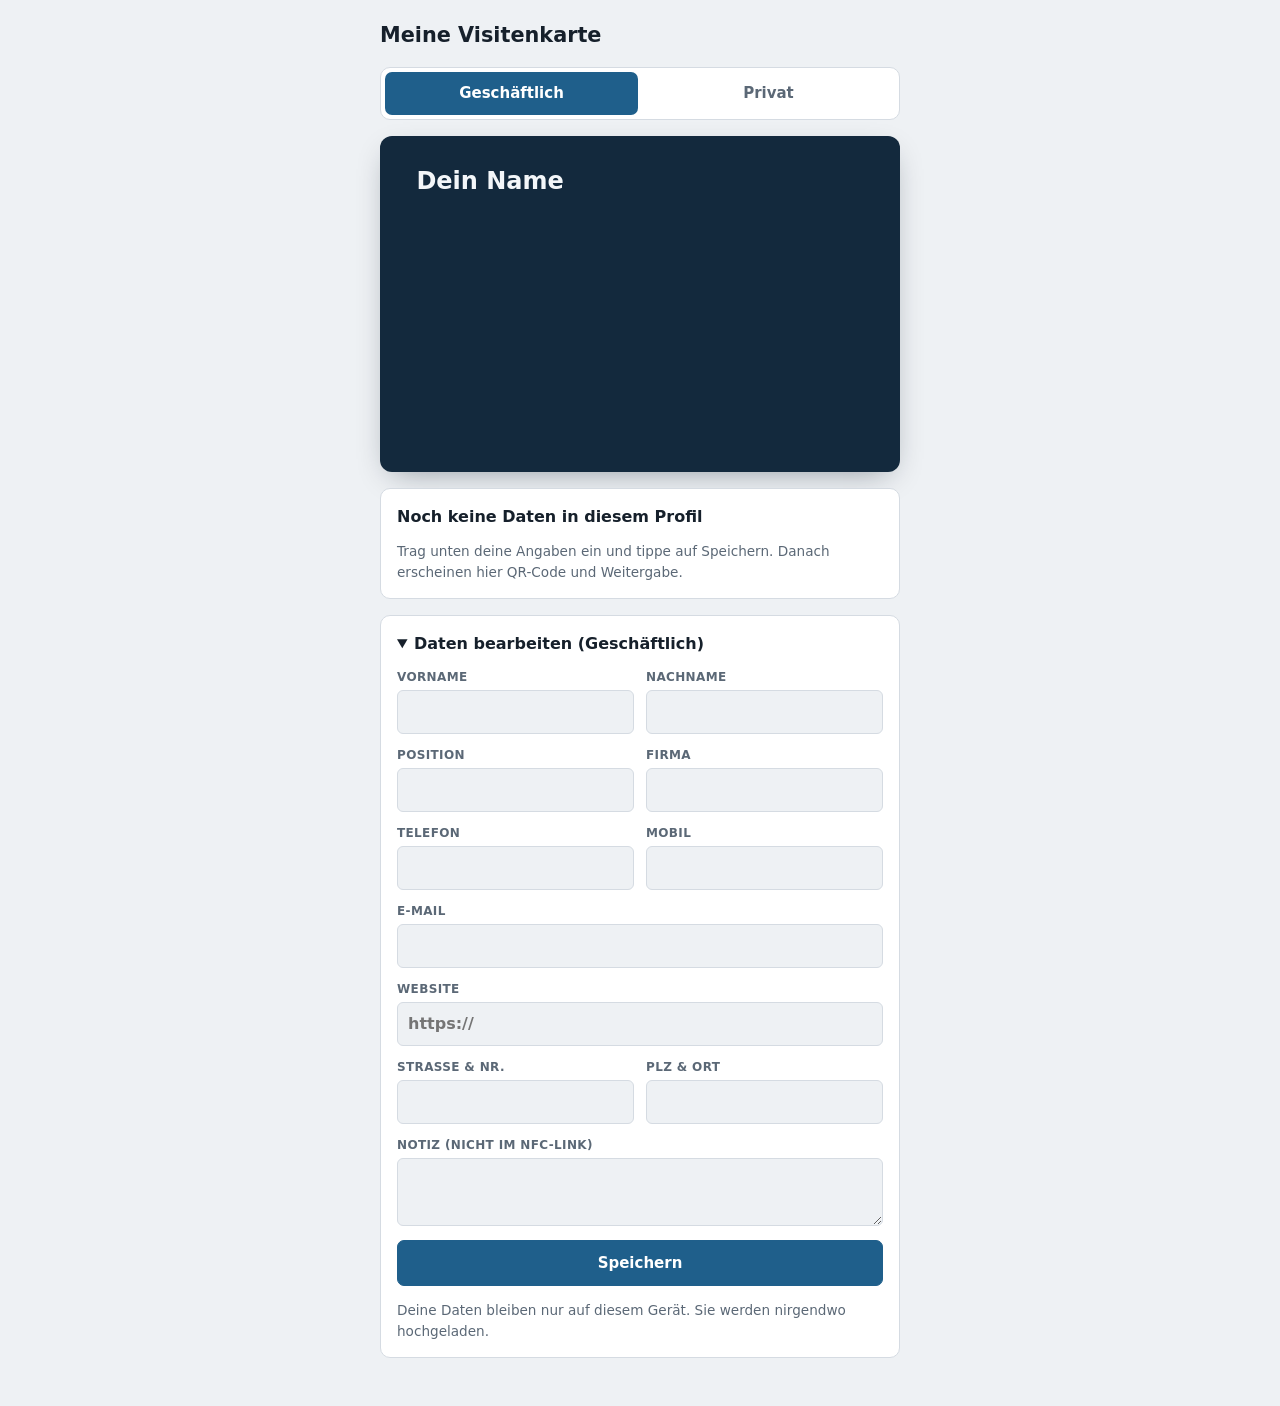
==== index.html @ 78752e33 "Visitenkarten-App mit Kontaktseite für NFC-Karte Co-Authored-By: Claude Fable 5.2 <noreply@anthropic" ====
<!doctype html>
<html lang="de">
<head>
<meta charset="utf-8">
<meta name="viewport" content="width=device-width,initial-scale=1,viewport-fit=cover">
<meta name="robots" content="noindex,nofollow,noarchive">
<title>Visitenkarte</title>
<meta name="apple-mobile-web-app-capable" content="yes">
<meta name="mobile-web-app-capable" content="yes">
<meta name="apple-mobile-web-app-title" content="Visitenkarte">
<meta name="apple-mobile-web-app-status-bar-style" content="default">
<meta name="theme-color" content="#eef1f4" media="(prefers-color-scheme: light)">
<meta name="theme-color" content="#0f151b" media="(prefers-color-scheme: dark)">
<link rel="manifest" href="manifest.webmanifest">
<link rel="apple-touch-icon" href="icon-180.png">
<link rel="icon" href="icon-180.png">
<link rel="stylesheet" href="style.css">
</head>
<body>
<div class="wrap">
  <div class="row" style="justify-content:space-between"><h1>Meine Visitenkarte</h1><span class="status" id="status" role="status"></span></div>

  <div class="seg" role="group" aria-label="Profil wählen">
    <button type="button" id="tabBusiness" aria-pressed="true">Geschäftlich</button>
    <button type="button" id="tabPrivat" aria-pressed="false">Privat</button>
  </div>

  <div class="card" id="card">
    <div><div class="name" id="cName"></div><div class="role" id="cRole"></div></div>
    <div></div>
    <div class="foot"><div class="contact" id="cContact"></div><div class="company" id="cCompany"></div></div>
  </div>

  <div class="panel" id="empty" hidden>
    <h2>Noch keine Daten in diesem Profil</h2>
    <p class="hint">Trag unten deine Angaben ein und tippe auf Speichern. Danach erscheinen hier QR-Code und Weitergabe.</p>
  </div>

  <div id="filled" hidden style="display:grid;gap:16px">
    <div class="panel qrbox">
      <div id="qr" aria-label="QR-Code mit deinen Kontaktdaten"></div>
      <p class="hint" style="text-align:center">Dein Gegenüber scannt den Code mit der Kamera und speichert den Kontakt. Funktioniert ohne Internet.</p>
      <button type="button" class="primary block" id="showBtn">QR-Code groß zeigen</button>
    </div>

    <div class="panel">
      <h2>Kontakt senden</h2>
      <button type="button" class="primary block" id="shareBtn">Kontaktdatei teilen …</button>
      <p class="hint" id="shareHint">Öffnet das Teilen-Menü des iPhones: WhatsApp, Nachrichten, Mail oder AirDrop. Der Empfänger bekommt eine Kontaktdatei und speichert dich mit einem Tipp.</p>
      <label>Oder als Text an eine Nummer<input id="to" type="tel" inputmode="tel" placeholder="z. B. 0170 1234567"></label>
      <div class="row">
        <a class="btn wa grow" id="waLink" target="_blank" rel="noopener" href="https://wa.me/">WhatsApp</a>
        <a class="btn grow" id="smsLink" href="sms:">SMS</a>
        <button type="button" class="grow" id="copyText">Text kopieren</button>
      </div>
      <p class="hint">Ohne Nummer wählst du den Kontakt in WhatsApp aus. Deutsche Nummern mit 0 am Anfang werden zu +49.</p>
    </div>

    <div class="panel">
      <details>
        <summary>Link für die NFC-Karte</summary>
        <div style="display:grid;gap:10px">
          <p class="hint">Diesen Link schreibst du mit einer NFC-App auf deine Karte. Wer die Karte antippt, sieht deine Kontaktseite mit dem Knopf „Kontakt speichern“. Die Daten stecken im Link selbst und liegen auf keinem Server.</p>
          <pre id="link"></pre>
          <div class="row" style="justify-content:space-between"><span class="meta" id="linkSize"></span><button type="button" id="copyLink">Link kopieren</button></div>
          <a class="btn" id="openLink" target="_blank" rel="noopener" href="k/">Kontaktseite ansehen</a>
          <p class="hint">Nach jeder Änderung deiner Daten ändert sich der Link. Dann die Karte neu beschreiben.</p>
        </div>
      </details>
    </div>
  </div>

  <form class="panel" id="form" autocomplete="off">
    <details id="editBox">
      <summary id="editTitle">Daten bearbeiten</summary>
      <div style="display:grid;gap:14px">
        <div class="fields">
          <label>Vorname<input id="vorname"></label>
          <label>Nachname<input id="nachname"></label>
          <label>Position<input id="titel"></label>
          <label>Firma<input id="firma"></label>
          <label>Telefon<input id="tel" type="tel"></label>
          <label>Mobil<input id="mobil" type="tel"></label>
          <label class="full">E-Mail<input id="email" type="email" autocapitalize="off"></label>
          <label class="full">Website<input id="web" type="url" autocapitalize="off" placeholder="https://"></label>
          <label>Straße &amp; Nr.<input id="strasse"></label>
          <label>PLZ &amp; Ort<input id="ort"></label>
          <label class="full">Notiz (nicht im NFC-Link)<textarea id="notiz"></textarea></label>
        </div>
        <button type="submit" class="primary" id="save">Speichern</button>
        <p class="hint">Deine Daten bleiben nur auf diesem Gerät. Sie werden nirgendwo hochgeladen.</p>
      </div>
    </details>
  </form>
</div>

<div id="show" hidden role="dialog" aria-label="QR-Code zum Teilen">
  <div class="who" id="showName"></div>
  <div class="big" id="showQr"></div>
  <p>Mit der Handy-Kamera scannen, um den Kontakt zu speichern.</p>
  <button type="button" id="showClose">Schließen</button>
</div>

<script src="qrcode.js"></script>
<script src="vc.js"></script>
<script>
(function(){
  var KEY='visitenkarte-v1';
  var $=function(id){return document.getElementById(id)};
  var data={business:{},privat:{}}, cur='business', dirty=false;

  try{var s=localStorage.getItem(KEY);if(s){var p=JSON.parse(s);data={business:p.business||{},privat:p.privat||{}};cur=p.cur==='privat'?'privat':'business'}}catch(e){}
  function persist(){try{localStorage.setItem(KEY,JSON.stringify({business:data.business,privat:data.privat,cur:cur}));return true}catch(e){return false}}
  function readForm(){var d={};VC.IDS.forEach(function(k){d[k]=$(k).value.trim()});return d}
  function fillForm(d){VC.IDS.forEach(function(k){$(k).value=(d&&d[k])||''})}
  function setStatus(t,ok){$('status').textContent=t;$('status').className='status'+(ok?' ok':'')}
  function current(){return dirty?readForm():(data[cur]||{})}

  function links(){
    var t=VC.message(current()), n=VC.intl($('to').value);
    $('waLink').href='https://wa.me/'+n+'?text='+encodeURIComponent(t);
    $('smsLink').href='sms:'+(n?'+'+n:'')+'&body='+encodeURIComponent(t);
  }
  function render(){
    var d=current();
    $('tabBusiness').setAttribute('aria-pressed',cur==='business');
    $('tabPrivat').setAttribute('aria-pressed',cur==='privat');
    $('editTitle').textContent='Daten bearbeiten ('+(cur==='privat'?'Privat':'Geschäftlich')+')';
    $('card').className='card'+(cur==='privat'?' privat':'');
    $('cName').textContent=VC.fullName(d)||'Dein Name';
    $('cRole').textContent=d.titel||'';
    $('cCompany').textContent=d.firma||'';
    var c=$('cContact');c.textContent='';
    [['T',d.tel],['M',d.mobil],['@',d.email],['W',(d.web||'').replace(/^https?:\/\//,'')],['A',[d.strasse,d.ort].filter(Boolean).join(', ')]]
      .forEach(function(x){if(!x[1])return;var sp=document.createElement('span'),b=document.createElement('b');b.textContent=x[0];sp.append(b,x[1]);c.append(sp)});
    var ok=VC.has(d);
    $('empty').hidden=ok;$('filled').hidden=!ok;
    if(!ok){$('editBox').open=true;return}
    try{$('qr').innerHTML=VC.qrSvg(VC.vcard(d,cur))}catch(e){$('qr').textContent='Zu viele Daten für einen QR-Code.'}
    var url=new URL('k/',location.href);url.hash=VC.encode(d,cur);
    $('link').textContent=url.href;$('openLink').href=url.href;
    $('linkSize').textContent=new TextEncoder().encode(url.href).length+' Bytes';
    links();
  }
  function switchTo(k){if(dirty)data[cur]=readForm();cur=k;dirty=false;persist();fillForm(data[cur]);setStatus('');render()}

  $('tabBusiness').addEventListener('click',function(){switchTo('business')});
  $('tabPrivat').addEventListener('click',function(){switchTo('privat')});
  $('form').addEventListener('input',function(){dirty=true;render();setStatus('Nicht gespeichert')});
  $('to').addEventListener('input',links);
  $('form').addEventListener('submit',function(e){e.preventDefault();
    data[cur]=readForm();dirty=false;render();
    if(persist()){setStatus('Gespeichert',true);$('editBox').open=false}
    else setStatus('Speichern nicht möglich (privater Modus?)')});

  function copyBtn(btn,getText,label){btn.addEventListener('click',function(){
    var done=function(){btn.textContent='Kopiert';setTimeout(function(){btn.textContent=label},1800)};
    var fail=function(){btn.textContent='Kopieren nicht möglich'};
    try{navigator.clipboard.writeText(getText()).then(done,fail)}catch(e){fail()}})}
  copyBtn($('copyText'),function(){return VC.message(current())},'Text kopieren');
  copyBtn($('copyLink'),function(){return $('link').textContent},'Link kopieren');

  $('shareBtn').addEventListener('click',function(){
    var d=current(), v=VC.vcard(d,cur), name=VC.fileName(d);
    var file;try{file=new File([v],name,{type:'text/vcard'})}catch(e){}
    if(file&&navigator.canShare&&navigator.canShare({files:[file]})){
      navigator.share({files:[file]}).catch(function(){});return}
    // Ersatz: Datei herunterladen
    var a=document.createElement('a');a.href=URL.createObjectURL(new Blob([v],{type:'text/vcard'}));a.download=name;
    document.body.append(a);a.click();a.remove();
    $('shareHint').textContent='Dieses Gerät kann Dateien nicht direkt teilen. Die Kontaktdatei wurde stattdessen heruntergeladen.';
  });

  var lock=null;
  $('showBtn').addEventListener('click',function(){$('showQr').innerHTML=$('qr').innerHTML;$('showName').textContent=$('cName').textContent;$('show').hidden=false;
    try{navigator.wakeLock&&navigator.wakeLock.request('screen').then(function(l){lock=l}).catch(function(){})}catch(e){}});
  $('showClose').addEventListener('click',function(){$('show').hidden=true;try{lock&&lock.release()}catch(e){}});

  fillForm(data[cur]);render();
  if('serviceWorker' in navigator){navigator.serviceWorker.register('sw.js').catch(function(){})}
})();
</script>
</body>
</html>
---- style.css ----
:root{
  --bg:#eef1f4; --surface:#ffffff; --line:#d5dbe2; --fg:#16202b; --muted:#5b6876;
  --accent:#1f5f8b; --accent-fg:#ffffff; --card:#13293d; --card2:#3b2f4a; --card-fg:#f3f6f9; --card-muted:#a9bccd; --ok:#2e7d4f; --wa:#1c7c4c;
  --f-display:"Avenir Next","Segoe UI",system-ui,sans-serif; --f-body:system-ui,-apple-system,"Segoe UI",sans-serif; --f-mono:ui-monospace,Menlo,monospace;
}
@media (prefers-color-scheme:dark){:root{
  --bg:#0f151b; --surface:#17202a; --line:#2a3743; --fg:#e6edf3; --muted:#93a3b3;
  --accent:#6fb3e0; --accent-fg:#0b1620; --card:#1d3a55; --card2:#4a3a5e; --card-muted:#b3c4d4; --ok:#6cc98f; --wa:#2f9e66; color-scheme:dark}}
*{box-sizing:border-box}
[hidden]{display:none!important}
html{-webkit-text-size-adjust:100%}
body{margin:0;background:var(--bg);color:var(--fg);font-family:var(--f-body);font-size:15px;line-height:1.5;
  padding:calc(20px + env(safe-area-inset-top,0px)) max(16px,env(safe-area-inset-right,0px)) calc(48px + env(safe-area-inset-bottom,0px)) max(16px,env(safe-area-inset-left,0px))}
.wrap{max-width:520px;margin:0 auto;display:grid;gap:16px}
h1{font-family:var(--f-display);font-size:1.3rem;margin:0}
.seg{display:grid;grid-template-columns:1fr 1fr;background:var(--surface);border:1px solid var(--line);border-radius:10px;padding:4px;gap:4px}
.seg button{border:0;background:transparent;color:var(--muted);padding:10px;border-radius:7px}
.seg button[aria-pressed="true"]{background:var(--accent);color:var(--accent-fg)}
.panel{background:var(--surface);border:1px solid var(--line);border-radius:10px;padding:16px;display:grid;gap:12px;min-width:0}
.panel h2{font-family:var(--f-display);font-size:1rem;margin:0}
.fields{display:grid;grid-template-columns:1fr 1fr;gap:12px}
@media (max-width:420px){.fields{grid-template-columns:1fr}}
.full{grid-column:1/-1}
label{display:grid;gap:4px;font-size:.75rem;font-weight:600;color:var(--muted);letter-spacing:.03em;text-transform:uppercase;min-width:0}
input,textarea{font:inherit;font-size:16px;text-transform:none;letter-spacing:0;color:var(--fg);background:var(--bg);border:1px solid var(--line);border-radius:6px;padding:9px 10px;min-width:0;width:100%}
textarea{resize:vertical;min-height:60px}
:focus-visible{outline:2px solid var(--accent);outline-offset:2px}
.row{display:flex;flex-wrap:wrap;gap:10px;align-items:center}
button,a.btn{font:inherit;font-weight:600;font-size:15px;border-radius:7px;padding:11px 14px;cursor:pointer;border:1px solid var(--line);background:var(--surface);color:var(--fg);text-decoration:none;text-align:center}
button.primary,a.btn.primary{background:var(--accent);border-color:var(--accent);color:var(--accent-fg)}
a.wa{background:var(--wa);border-color:var(--wa);color:#fff}
.grow{flex:1 1 140px}
.block{width:100%;display:block}
.status{font-size:.85rem;color:var(--muted)}
.status.ok{color:var(--ok)}
.hint{font-size:.85rem;color:var(--muted);margin:0}
.card{aspect-ratio:85/55;max-width:100%;background:var(--card);color:var(--card-fg);border-radius:12px;padding:6% 7%;
  display:grid;grid-template-rows:auto 1fr auto;box-shadow:0 10px 30px -12px rgba(10,25,40,.45);overflow:hidden;min-width:0}
.card.privat{background:var(--card2)}
.card .name{font-family:var(--f-display);font-weight:600;font-size:clamp(1.1rem,5vw,1.5rem);line-height:1.2;overflow-wrap:anywhere}
.card .role{color:var(--card-muted);font-size:.9rem;margin-top:2px;overflow-wrap:anywhere}
.card .foot{display:grid;grid-template-columns:minmax(0,1fr) auto;gap:12px;align-items:end}
.card .contact{display:grid;gap:2px;font-size:.8rem;min-width:0}
.card .contact span{overflow-wrap:anywhere}
.card .contact b{display:inline-block;width:1.6em;color:var(--card-muted);font-weight:500;font-family:var(--f-mono);font-size:.72rem}
.card .company{font-family:var(--f-display);font-size:.75rem;letter-spacing:.12em;text-transform:uppercase;color:var(--card-muted);text-align:right;overflow-wrap:anywhere;max-width:9em}
.qrbox{justify-items:center}
#qr{background:#fff;padding:12px;border-radius:10px;width:min(100%,260px);aspect-ratio:1}
#qr svg,.big svg{width:100%;height:100%;display:block}
.meta{font-family:var(--f-mono);font-size:.72rem;color:var(--muted)}
pre{font-family:var(--f-mono);font-size:.75rem;background:var(--bg);border:1px solid var(--line);border-radius:6px;padding:10px;margin:0;overflow-x:auto;white-space:pre-wrap;overflow-wrap:anywhere;max-height:200px}
details summary{cursor:pointer;font-family:var(--f-display);font-weight:600;font-size:1rem}
details[open] summary{margin-bottom:12px}
#show{position:fixed;inset:0;z-index:50;background:#fff;color:#16202b;display:grid;place-items:center;align-content:center;gap:18px;text-align:center;
  padding:calc(24px + env(safe-area-inset-top,0px)) 16px calc(24px + env(safe-area-inset-bottom,0px))}
#show .big{width:min(82vw,62vh,420px);aspect-ratio:1}
#show .who{font-family:var(--f-display);font-size:1.4rem;font-weight:600}
#show p{margin:0;color:#5b6876}
#show button{background:#16202b;color:#fff;border-color:#16202b}
.list{display:grid;gap:0;margin:0;padding:0;list-style:none}
.list li{display:grid;grid-template-columns:5.5em minmax(0,1fr);gap:10px;padding:10px 0;border-top:1px solid var(--line)}
.list li:first-child{border-top:0}
.list .k{color:var(--muted);font-size:.8rem;text-transform:uppercase;letter-spacing:.03em;padding-top:2px}
.list a{color:var(--accent);overflow-wrap:anywhere}
.list span{overflow-wrap:anywhere}
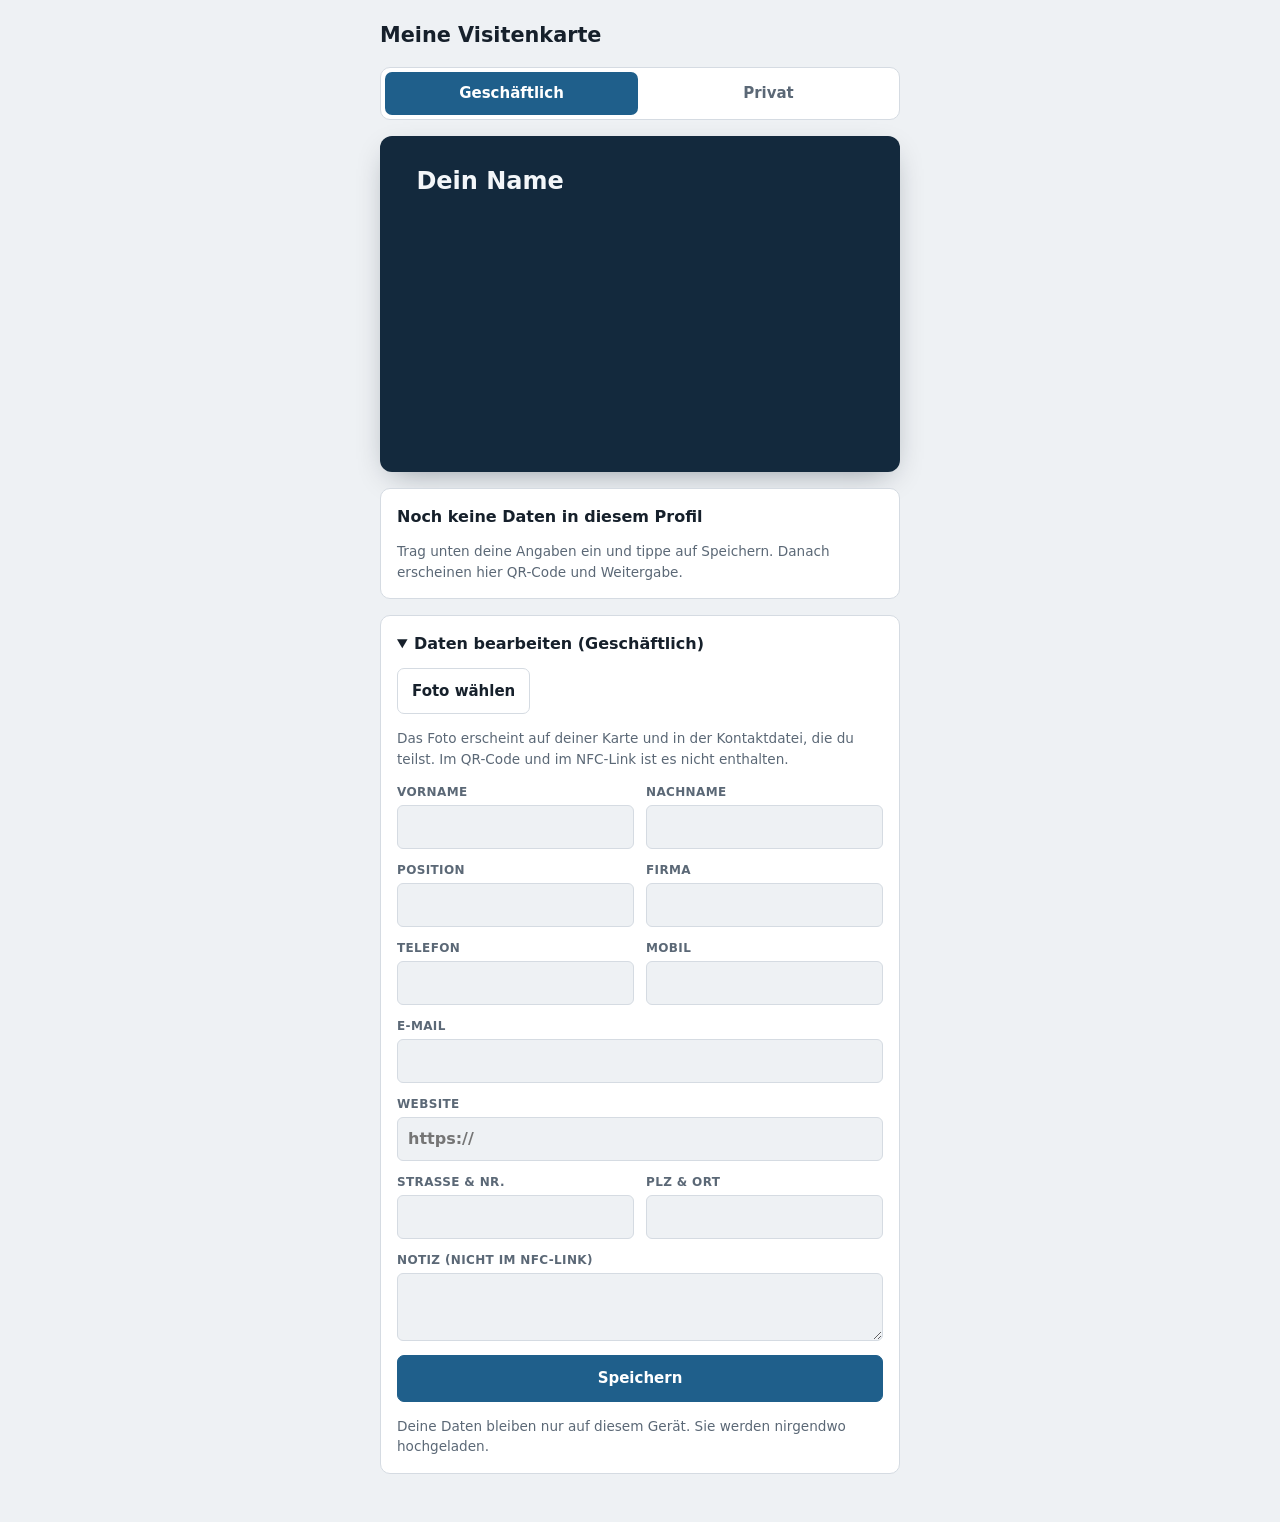
==== commit c24a4de5: "Foto für die Visitenkarte Co-Authored-By: Claude Opus 5.5 <noreply@anthropic.com> Claude-Session: ht" ====
--- a/index.html
+++ b/index.html
@@ -26,7 +26,7 @@
   </div>
 
   <div class="card" id="card">
-    <div><div class="name" id="cName"></div><div class="role" id="cRole"></div></div>
+    <div class="top"><div><div class="name" id="cName"></div><div class="role" id="cRole"></div></div><img class="avatar" id="cFoto" alt="Foto" hidden></div>
     <div></div>
     <div class="foot"><div class="contact" id="cContact"></div><div class="company" id="cCompany"></div></div>
   </div>
@@ -74,6 +74,12 @@
     <details id="editBox">
       <summary id="editTitle">Daten bearbeiten</summary>
       <div style="display:grid;gap:14px">
+        <div class="photoRow">
+          <img id="fotoPrev" alt="" hidden>
+          <label class="filebtn" for="fotoIn"><span id="fotoLabel">Foto wählen</span><input id="fotoIn" type="file" accept="image/*"></label>
+          <button type="button" id="fotoDel" hidden>Foto entfernen</button>
+        </div>
+        <p class="hint">Das Foto erscheint auf deiner Karte und in der Kontaktdatei, die du teilst. Im QR-Code und im NFC-Link ist es nicht enthalten.</p>
         <div class="fields">
           <label>Vorname<input id="vorname"></label>
           <label>Nachname<input id="nachname"></label>
@@ -107,12 +113,12 @@
 (function(){
   var KEY='visitenkarte-v1';
   var $=function(id){return document.getElementById(id)};
-  var data={business:{},privat:{}}, cur='business', dirty=false;
+  var data={business:{},privat:{}}, cur='business', dirty=false, foto='';
 
   try{var s=localStorage.getItem(KEY);if(s){var p=JSON.parse(s);data={business:p.business||{},privat:p.privat||{}};cur=p.cur==='privat'?'privat':'business'}}catch(e){}
   function persist(){try{localStorage.setItem(KEY,JSON.stringify({business:data.business,privat:data.privat,cur:cur}));return true}catch(e){return false}}
-  function readForm(){var d={};VC.IDS.forEach(function(k){d[k]=$(k).value.trim()});return d}
-  function fillForm(d){VC.IDS.forEach(function(k){$(k).value=(d&&d[k])||''})}
+  function readForm(){var d={};VC.IDS.forEach(function(k){d[k]=$(k).value.trim()});if(foto)d.foto=foto;return d}
+  function fillForm(d){VC.IDS.forEach(function(k){$(k).value=(d&&d[k])||''});foto=(d&&d.foto)||'';$('fotoIn').value=''}
   function setStatus(t,ok){$('status').textContent=t;$('status').className='status'+(ok?' ok':'')}
   function current(){return dirty?readForm():(data[cur]||{})}
 
@@ -130,10 +136,13 @@
     $('cName').textContent=VC.fullName(d)||'Dein Name';
     $('cRole').textContent=d.titel||'';
     $('cCompany').textContent=d.firma||'';
+    $('cFoto').hidden=!d.foto;if(d.foto)$('cFoto').src=d.foto;
+    $('fotoPrev').hidden=!d.foto;if(d.foto)$('fotoPrev').src=d.foto;
+    $('fotoDel').hidden=!d.foto;$('fotoLabel').textContent=d.foto?'Foto ändern':'Foto wählen';
     var c=$('cContact');c.textContent='';
     [['T',d.tel],['M',d.mobil],['@',d.email],['W',(d.web||'').replace(/^https?:\/\//,'')],['A',[d.strasse,d.ort].filter(Boolean).join(', ')]]
       .forEach(function(x){if(!x[1])return;var sp=document.createElement('span'),b=document.createElement('b');b.textContent=x[0];sp.append(b,x[1]);c.append(sp)});
-    var ok=VC.has(d);
+    var ok=VC.has(d)||!!d.foto;
     $('empty').hidden=ok;$('filled').hidden=!ok;
     if(!ok){$('editBox').open=true;return}
     try{$('qr').innerHTML=VC.qrSvg(VC.vcard(d,cur))}catch(e){$('qr').textContent='Zu viele Daten für einen QR-Code.'}
@@ -153,6 +162,18 @@
     if(persist()){setStatus('Gespeichert',true);$('editBox').open=false}
     else setStatus('Speichern nicht möglich (privater Modus?)')});
 
+  // Foto: quadratisch zuschneiden und auf 320 px verkleinern, bleibt nur auf dem Gerät
+  $('fotoIn').addEventListener('change',function(){
+    var f=this.files&&this.files[0];if(!f)return;
+    var url=URL.createObjectURL(f), img=new Image();
+    img.onload=function(){
+      var s=Math.min(img.naturalWidth,img.naturalHeight), c=document.createElement('canvas');c.width=c.height=320;
+      c.getContext('2d').drawImage(img,(img.naturalWidth-s)/2,(img.naturalHeight-s)/2,s,s,0,0,320,320);
+      URL.revokeObjectURL(url);foto=c.toDataURL('image/jpeg',0.82);dirty=true;render();setStatus('Nicht gespeichert')};
+    img.onerror=function(){URL.revokeObjectURL(url);setStatus('Dieses Bild kann nicht gelesen werden')};
+    img.src=url});
+  $('fotoDel').addEventListener('click',function(){foto='';$('fotoIn').value='';dirty=true;render();setStatus('Nicht gespeichert')});
+
   function copyBtn(btn,getText,label){btn.addEventListener('click',function(){
     var done=function(){btn.textContent='Kopiert';setTimeout(function(){btn.textContent=label},1800)};
     var fail=function(){btn.textContent='Kopieren nicht möglich'};
@@ -161,7 +182,7 @@
   copyBtn($('copyLink'),function(){return $('link').textContent},'Link kopieren');
 
   $('shareBtn').addEventListener('click',function(){
-    var d=current(), v=VC.vcard(d,cur), name=VC.fileName(d);
+    var d=current(), v=VC.vcard(d,cur,true), name=VC.fileName(d);
     var file;try{file=new File([v],name,{type:'text/vcard'})}catch(e){}
     if(file&&navigator.canShare&&navigator.canShare({files:[file]})){
       navigator.share({files:[file]}).catch(function(){});return}
--- a/style.css
+++ b/style.css
@@ -37,6 +37,12 @@
 .card{aspect-ratio:85/55;max-width:100%;background:var(--card);color:var(--card-fg);border-radius:12px;padding:6% 7%;
   display:grid;grid-template-rows:auto 1fr auto;box-shadow:0 10px 30px -12px rgba(10,25,40,.45);overflow:hidden;min-width:0}
 .card.privat{background:var(--card2)}
+.card .top{display:grid;grid-template-columns:minmax(0,1fr) auto;gap:12px;align-items:start}
+.avatar{width:clamp(52px,17vw,76px);aspect-ratio:1;border-radius:50%;object-fit:cover;border:2px solid var(--card-muted);display:block}
+.photoRow{display:flex;flex-wrap:wrap;gap:10px;align-items:center}
+.photoRow img{width:56px;height:56px;border-radius:50%;object-fit:cover;border:1px solid var(--line)}
+.filebtn{position:relative;overflow:hidden;display:inline-block;font-weight:600;font-size:15px;border-radius:7px;padding:11px 14px;border:1px solid var(--line);background:var(--surface);color:var(--fg);text-transform:none;letter-spacing:0;cursor:pointer}
+.filebtn input{position:absolute;inset:0;opacity:0;cursor:pointer;font-size:0}
 .card .name{font-family:var(--f-display);font-weight:600;font-size:clamp(1.1rem,5vw,1.5rem);line-height:1.2;overflow-wrap:anywhere}
 .card .role{color:var(--card-muted);font-size:.9rem;margin-top:2px;overflow-wrap:anywhere}
 .card .foot{display:grid;grid-template-columns:minmax(0,1fr) auto;gap:12px;align-items:end}
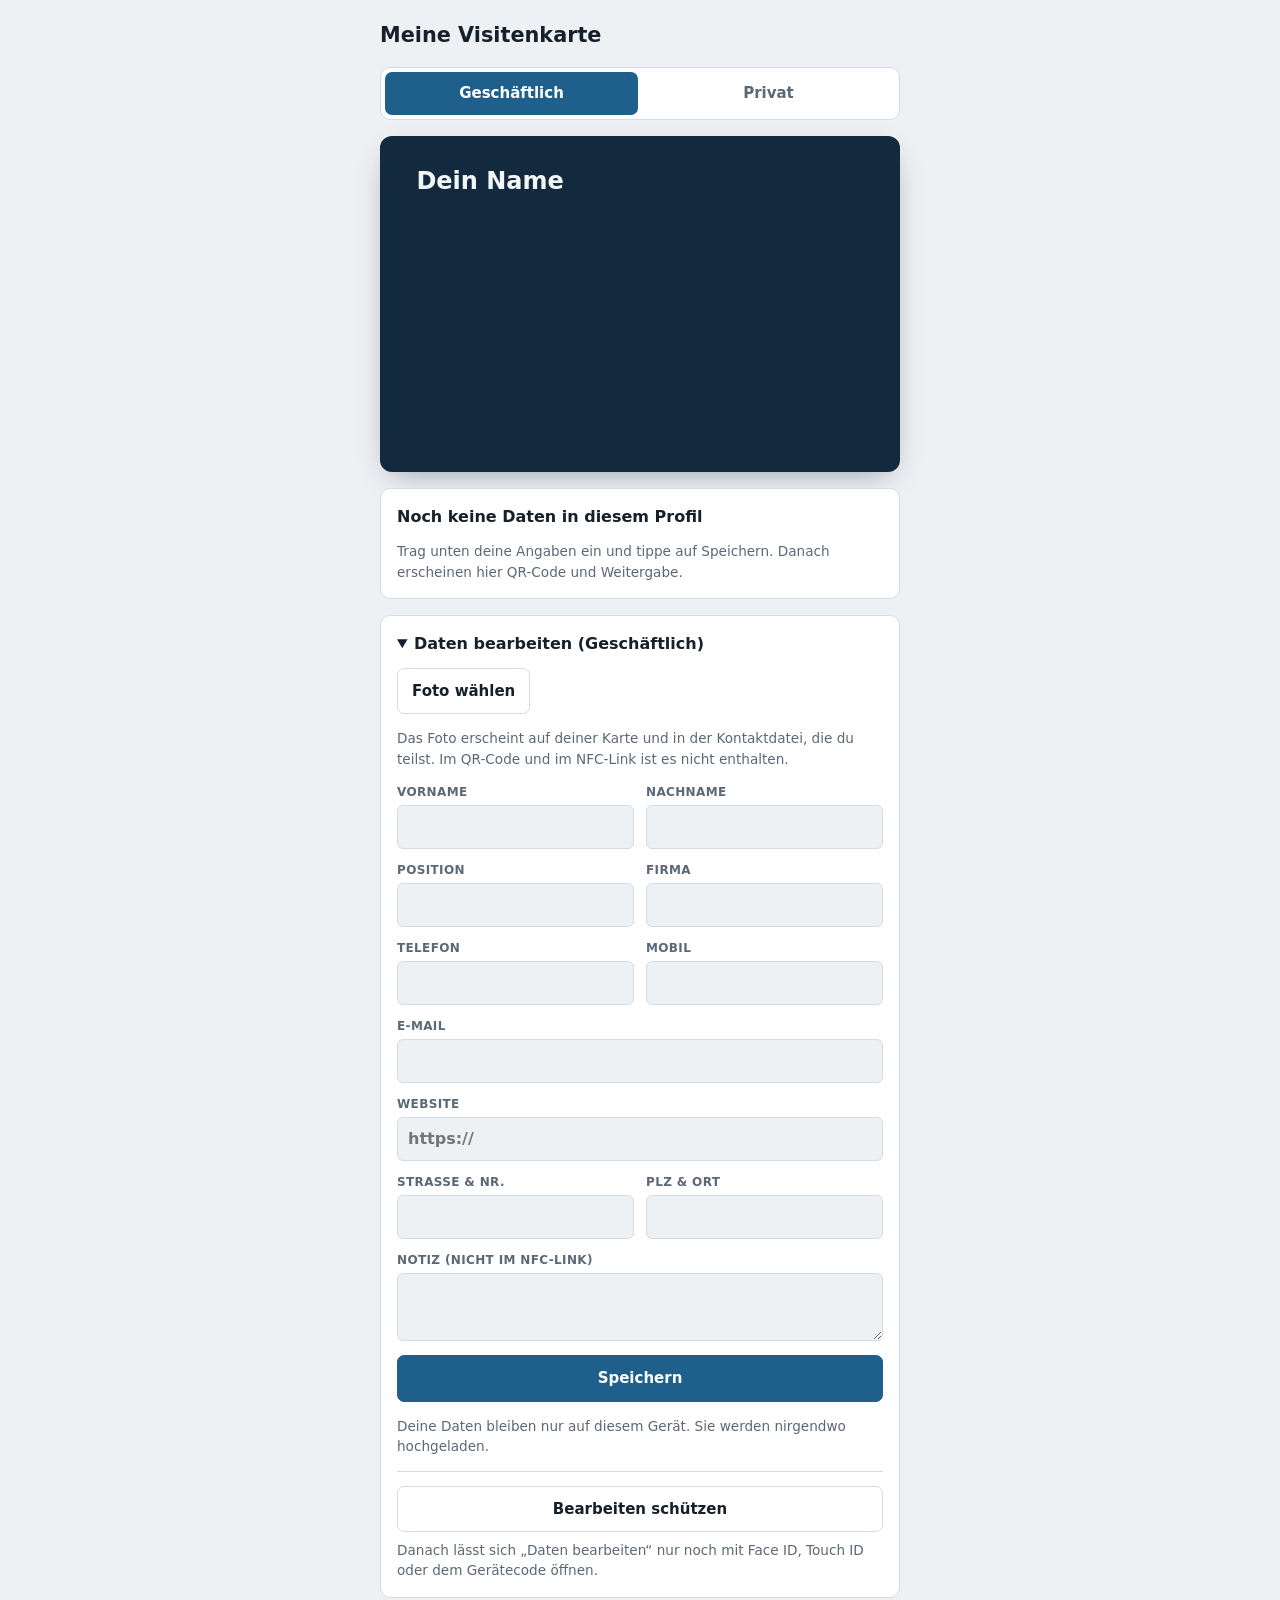
==== commit 20829ad8: "Bearbeiten per Geräte-Entsperrung schützen Co-Authored-By: Claude Opus 5.5 <noreply@anthropic.com> C" ====
--- a/index.html
+++ b/index.html
@@ -47,13 +47,14 @@
       <h2>Kontakt senden</h2>
       <button type="button" class="primary block" id="shareBtn">Kontaktdatei teilen …</button>
       <p class="hint" id="shareHint">Öffnet das Teilen-Menü des iPhones: WhatsApp, Nachrichten, Mail oder AirDrop. Der Empfänger bekommt eine Kontaktdatei und speichert dich mit einem Tipp.</p>
-      <label>Oder als Text an eine Nummer<input id="to" type="tel" inputmode="tel" placeholder="z. B. 0170 1234567"></label>
+      <label>Oder als Text senden. Nummer (optional)<input id="to" type="tel" inputmode="tel" placeholder="leer lassen = Kontakt in WhatsApp wählen"></label>
+      <button type="button" id="pick" hidden>Nummer aus meinen Kontakten wählen</button>
       <div class="row">
-        <a class="btn wa grow" id="waLink" target="_blank" rel="noopener" href="https://wa.me/">WhatsApp</a>
+        <a class="btn wa grow" id="waLink" target="_blank" rel="noopener" href="https://wa.me/">WhatsApp: Kontakt wählen</a>
         <a class="btn grow" id="smsLink" href="sms:">SMS</a>
         <button type="button" class="grow" id="copyText">Text kopieren</button>
       </div>
-      <p class="hint">Ohne Nummer wählst du den Kontakt in WhatsApp aus. Deutsche Nummern mit 0 am Anfang werden zu +49.</p>
+      <p class="hint">Ohne Nummer öffnet sich WhatsApp mit deiner Kontaktliste. Dort wählst du den Empfänger aus. Deutsche Nummern mit 0 am Anfang werden zu +49.</p>
     </div>
 
     <div class="panel">
@@ -77,6 +78,7 @@
         <div class="photoRow">
           <img id="fotoPrev" alt="" hidden>
           <label class="filebtn" for="fotoIn"><span id="fotoLabel">Foto wählen</span><input id="fotoIn" type="file" accept="image/*"></label>
+          <button type="button" id="fotoEdit" hidden>Bild bearbeiten</button>
           <button type="button" id="fotoDel" hidden>Foto entfernen</button>
         </div>
         <p class="hint">Das Foto erscheint auf deiner Karte und in der Kontaktdatei, die du teilst. Im QR-Code und im NFC-Link ist es nicht enthalten.</p>
@@ -95,9 +97,21 @@
         </div>
         <button type="submit" class="primary" id="save">Speichern</button>
         <p class="hint">Deine Daten bleiben nur auf diesem Gerät. Sie werden nirgendwo hochgeladen.</p>
+        <div id="lockBox" hidden style="display:grid;gap:8px;border-top:1px solid var(--line);padding-top:14px">
+          <button type="button" id="lockBtn">Bearbeiten schützen</button>
+          <p class="hint" id="lockHint">Danach lässt sich „Daten bearbeiten“ nur noch mit Face ID, Touch ID oder dem Gerätecode öffnen.</p>
+        </div>
       </div>
     </details>
   </form>
+</div>
+
+<div id="crop" hidden role="dialog" aria-label="Bild bearbeiten">
+  <div class="cropTitle">Bild bearbeiten</div>
+  <div class="cropStage" id="cropStage"><canvas id="cropCanvas" width="320" height="320"></canvas><div class="cropMask"></div></div>
+  <p>Mit dem Finger verschieben, bis das Gesicht im Kreis liegt.</p>
+  <label class="cropZoom">Vergrößern<input id="cropZoom" type="range" min="1" max="4" step="0.01" value="1"></label>
+  <div class="row"><button type="button" class="grow" id="cropCancel">Abbrechen</button><button type="button" class="primary grow" id="cropOk">Übernehmen</button></div>
 </div>
 
 <div id="show" hidden role="dialog" aria-label="QR-Code zum Teilen">
@@ -113,38 +127,39 @@
 (function(){
   var KEY='visitenkarte-v1';
   var $=function(id){return document.getElementById(id)};
-  var data={business:{},privat:{}}, cur='business', dirty=false, foto='';
+  var data={business:{},privat:{}}, cur='business', dirty=false, ph={foto:'',src:'',crop:null};
 
   try{var s=localStorage.getItem(KEY);if(s){var p=JSON.parse(s);data={business:p.business||{},privat:p.privat||{}};cur=p.cur==='privat'?'privat':'business'}}catch(e){}
   function persist(){try{localStorage.setItem(KEY,JSON.stringify({business:data.business,privat:data.privat,cur:cur}));return true}catch(e){return false}}
-  function readForm(){var d={};VC.IDS.forEach(function(k){d[k]=$(k).value.trim()});if(foto)d.foto=foto;return d}
-  function fillForm(d){VC.IDS.forEach(function(k){$(k).value=(d&&d[k])||''});foto=(d&&d.foto)||'';$('fotoIn').value=''}
+  function readForm(){var d={};VC.IDS.forEach(function(k){d[k]=$(k).value.trim()});if(ph.foto){d.foto=ph.foto;if(ph.src){d.fotoSrc=ph.src;d.fotoCrop=ph.crop}}return d}
+  function fillForm(d){VC.IDS.forEach(function(k){$(k).value=(d&&d[k])||''});ph={foto:(d&&d.foto)||'',src:(d&&d.fotoSrc)||'',crop:(d&&d.fotoCrop)||null};$('fotoIn').value=''}
   function setStatus(t,ok){$('status').textContent=t;$('status').className='status'+(ok?' ok':'')}
   function current(){return dirty?readForm():(data[cur]||{})}
 
   function links(){
     var t=VC.message(current()), n=VC.intl($('to').value);
     $('waLink').href='https://wa.me/'+n+'?text='+encodeURIComponent(t);
+    $('waLink').textContent=n?'WhatsApp an diese Nummer':'WhatsApp: Kontakt wählen';
     $('smsLink').href='sms:'+(n?'+'+n:'')+'&body='+encodeURIComponent(t);
   }
   function render(){
     var d=current();
     $('tabBusiness').setAttribute('aria-pressed',cur==='business');
     $('tabPrivat').setAttribute('aria-pressed',cur==='privat');
-    $('editTitle').textContent='Daten bearbeiten ('+(cur==='privat'?'Privat':'Geschäftlich')+')';
+    $('editTitle').textContent='Daten bearbeiten ('+(cur==='privat'?'Privat':'Geschäftlich')+')'+(lockId&&!unlocked?' · gesperrt':'');
     $('card').className='card'+(cur==='privat'?' privat':'');
     $('cName').textContent=VC.fullName(d)||'Dein Name';
     $('cRole').textContent=d.titel||'';
     $('cCompany').textContent=d.firma||'';
     $('cFoto').hidden=!d.foto;if(d.foto)$('cFoto').src=d.foto;
     $('fotoPrev').hidden=!d.foto;if(d.foto)$('fotoPrev').src=d.foto;
-    $('fotoDel').hidden=!d.foto;$('fotoLabel').textContent=d.foto?'Foto ändern':'Foto wählen';
+    $('fotoDel').hidden=!d.foto;$('fotoEdit').hidden=!d.fotoSrc;$('fotoLabel').textContent=d.foto?'Foto ändern':'Foto wählen';
     var c=$('cContact');c.textContent='';
     [['T',d.tel],['M',d.mobil],['@',d.email],['W',(d.web||'').replace(/^https?:\/\//,'')],['A',[d.strasse,d.ort].filter(Boolean).join(', ')]]
       .forEach(function(x){if(!x[1])return;var sp=document.createElement('span'),b=document.createElement('b');b.textContent=x[0];sp.append(b,x[1]);c.append(sp)});
     var ok=VC.has(d)||!!d.foto;
     $('empty').hidden=ok;$('filled').hidden=!ok;
-    if(!ok){$('editBox').open=true;return}
+    if(!ok){if(!lockId||unlocked)$('editBox').open=true;return}
     try{$('qr').innerHTML=VC.qrSvg(VC.vcard(d,cur))}catch(e){$('qr').textContent='Zu viele Daten für einen QR-Code.'}
     var url=new URL('k/',location.href);url.hash=VC.encode(d,cur);
     $('link').textContent=url.href;$('openLink').href=url.href;
@@ -157,22 +172,57 @@
   $('tabPrivat').addEventListener('click',function(){switchTo('privat')});
   $('form').addEventListener('input',function(){dirty=true;render();setStatus('Nicht gespeichert')});
   $('to').addEventListener('input',links);
-  $('form').addEventListener('submit',function(e){e.preventDefault();
+  // Kontaktauswahl des Geräts, wo der Browser sie anbietet (iPhone-Safari bietet sie nicht an)
+  if(navigator.contacts&&navigator.contacts.select){$('pick').hidden=false;
+    $('pick').addEventListener('click',function(){navigator.contacts.select(['tel'],{multiple:false}).then(function(c){
+      var t=c&&c[0]&&c[0].tel&&c[0].tel[0];if(t){$('to').value=t;links()}}).catch(function(){})})}
+  $('form').addEventListener('submit',function(e){e.preventDefault();if(lockId&&!unlocked)return;
     data[cur]=readForm();dirty=false;render();
     if(persist()){setStatus('Gespeichert',true);$('editBox').open=false}
     else setStatus('Speichern nicht möglich (privater Modus?)')});
 
-  // Foto: quadratisch zuschneiden und auf 320 px verkleinern, bleibt nur auf dem Gerät
+  // Foto: auswählen, Ausschnitt verschieben und vergrößern. Alles bleibt auf dem Gerät.
+  var ed={img:null,src:'',cx:.5,cy:.5,z:1}, cv=$('cropCanvas'), cx2=cv.getContext('2d');
+  function clamp(v,a,b){return Math.max(a,Math.min(b,v))}
+  function side(){return Math.min(ed.img.naturalWidth,ed.img.naturalHeight)/ed.z}
+  function drawCrop(){
+    var w=ed.img.naturalWidth,h=ed.img.naturalHeight,s=side();
+    ed.cx=clamp(ed.cx,s/2/w,1-s/2/w);ed.cy=clamp(ed.cy,s/2/h,1-s/2/h);
+    cx2.fillStyle='#fff';cx2.fillRect(0,0,320,320);
+    cx2.drawImage(ed.img,ed.cx*w-s/2,ed.cy*h-s/2,s,s,0,0,320,320);
+  }
+  function openCrop(src,crop){
+    var img=new Image();
+    img.onload=function(){ed.img=img;ed.src=src;ed.cx=crop?crop.cx:.5;ed.cy=crop?crop.cy:.5;ed.z=crop?crop.z:1;
+      $('cropZoom').value=ed.z;drawCrop();$('crop').hidden=false};
+    img.onerror=function(){setStatus('Dieses Bild kann nicht gelesen werden')};
+    img.src=src;
+  }
   $('fotoIn').addEventListener('change',function(){
     var f=this.files&&this.files[0];if(!f)return;
     var url=URL.createObjectURL(f), img=new Image();
     img.onload=function(){
-      var s=Math.min(img.naturalWidth,img.naturalHeight), c=document.createElement('canvas');c.width=c.height=320;
-      c.getContext('2d').drawImage(img,(img.naturalWidth-s)/2,(img.naturalHeight-s)/2,s,s,0,0,320,320);
-      URL.revokeObjectURL(url);foto=c.toDataURL('image/jpeg',0.82);dirty=true;render();setStatus('Nicht gespeichert')};
+      // Vorlage auf höchstens 900 px verkleinern, damit sie in den Gerätespeicher passt
+      var k=Math.min(1,900/Math.max(img.naturalWidth,img.naturalHeight)), c=document.createElement('canvas');
+      c.width=Math.round(img.naturalWidth*k);c.height=Math.round(img.naturalHeight*k);
+      c.getContext('2d').drawImage(img,0,0,c.width,c.height);URL.revokeObjectURL(url);
+      openCrop(c.toDataURL('image/jpeg',0.8),null)};
     img.onerror=function(){URL.revokeObjectURL(url);setStatus('Dieses Bild kann nicht gelesen werden')};
-    img.src=url});
-  $('fotoDel').addEventListener('click',function(){foto='';$('fotoIn').value='';dirty=true;render();setStatus('Nicht gespeichert')});
+    img.src=url;this.value=''});
+  $('fotoEdit').addEventListener('click',function(){if(ph.src)openCrop(ph.src,ph.crop)});
+  $('fotoDel').addEventListener('click',function(){ph={foto:'',src:'',crop:null};dirty=true;render();setStatus('Nicht gespeichert')});
+  $('cropZoom').addEventListener('input',function(){ed.z=parseFloat(this.value)||1;drawCrop()});
+  (function(){var last=null,st=$('cropStage');
+    st.addEventListener('pointerdown',function(e){last={x:e.clientX,y:e.clientY};try{st.setPointerCapture(e.pointerId)}catch(_){}});
+    st.addEventListener('pointermove',function(e){if(!last||!ed.img)return;
+      var f=side()/st.getBoundingClientRect().width;
+      ed.cx-=(e.clientX-last.x)*f/ed.img.naturalWidth;ed.cy-=(e.clientY-last.y)*f/ed.img.naturalHeight;
+      last={x:e.clientX,y:e.clientY};drawCrop()});
+    var end=function(){last=null};st.addEventListener('pointerup',end);st.addEventListener('pointercancel',end)})();
+  $('cropCancel').addEventListener('click',function(){$('crop').hidden=true});
+  $('cropOk').addEventListener('click',function(){
+    ph={foto:cv.toDataURL('image/jpeg',0.82),src:ed.src,crop:{cx:ed.cx,cy:ed.cy,z:ed.z}};
+    $('crop').hidden=true;dirty=true;render();setStatus('Nicht gespeichert')});
 
   function copyBtn(btn,getText,label){btn.addEventListener('click',function(){
     var done=function(){btn.textContent='Kopiert';setTimeout(function(){btn.textContent=label},1800)};
@@ -197,7 +247,45 @@
     try{navigator.wakeLock&&navigator.wakeLock.request('screen').then(function(l){lock=l}).catch(function(){})}catch(e){}});
   $('showClose').addEventListener('click',function(){$('show').hidden=true;try{lock&&lock.release()}catch(e){}});
 
-  fillForm(data[cur]);render();
+  // Bearbeiten schützen: Entsperren über das Gerät (Face ID, Touch ID oder Gerätecode) per Passkey
+  var LOCK='visitenkarte-lock', lockId='', unlocked=false;
+  try{lockId=localStorage.getItem(LOCK)||''}catch(e){}
+  function b64(buf){var s='',a=new Uint8Array(buf);for(var i=0;i<a.length;i++)s+=String.fromCharCode(a[i]);return btoa(s)}
+  function unb64(t){var s=atob(t),a=new Uint8Array(s.length);for(var i=0;i<s.length;i++)a[i]=s.charCodeAt(i);return a}
+  function rnd(n){var a=new Uint8Array(n);crypto.getRandomValues(a);return a}
+  function lockUi(){
+    $('lockBtn').textContent=lockId?'Schutz ausschalten':'Bearbeiten schützen';
+    $('lockHint').textContent=lockId?'Der Schutz ist an. „Daten bearbeiten“ öffnet sich nur nach dem Entsperren und wird beim Schließen der App wieder gesperrt.'
+      :'Danach lässt sich „Daten bearbeiten“ nur noch mit Face ID, Touch ID oder dem Gerätecode öffnen.';
+    render();
+  }
+  function verify(){
+    return navigator.credentials.get({publicKey:{challenge:rnd(32),timeout:60000,userVerification:'required',
+      allowCredentials:[{type:'public-key',id:unb64(lockId),transports:['internal']}]}}).then(function(c){if(!c)throw new Error('abgebrochen');unlocked=true});
+  }
+  if(window.PublicKeyCredential&&navigator.credentials&&window.isSecureContext){
+    $('lockBox').hidden=false;
+    $('lockBtn').addEventListener('click',function(){
+      if(lockId){ // ausschalten: Formular ist nur offen, wenn schon entsperrt wurde
+        lockId='';unlocked=false;try{localStorage.removeItem(LOCK)}catch(e){}lockUi();setStatus('Schutz ausgeschaltet');return}
+      navigator.credentials.create({publicKey:{challenge:rnd(32),rp:{name:'Visitenkarte'},
+        user:{id:rnd(16),name:'Visitenkarte',displayName:'Visitenkarte bearbeiten'},
+        pubKeyCredParams:[{type:'public-key',alg:-7},{type:'public-key',alg:-257}],
+        authenticatorSelection:{authenticatorAttachment:'platform',userVerification:'required',residentKey:'discouraged'},
+        timeout:60000,attestation:'none'}}).then(function(c){
+          lockId=b64(c.rawId);unlocked=true;try{localStorage.setItem(LOCK,lockId)}catch(e){}
+          lockUi();setStatus('Schutz eingeschaltet',true)
+        }).catch(function(){setStatus('Schutz wurde nicht eingeschaltet')});
+    });
+  }else{lockId=''}
+  $('editBox').querySelector('summary').addEventListener('click',function(e){
+    if(!lockId||unlocked||$('editBox').open)return;
+    e.preventDefault();
+    verify().then(function(){$('editBox').open=true;render();setStatus('')}).catch(function(){setStatus('Entsperren abgebrochen')});
+  });
+
+  fillForm(data[cur]);lockUi();
+  if(lockId&&!unlocked)$('editBox').open=false;
   if('serviceWorker' in navigator){navigator.serviceWorker.register('sw.js').catch(function(){})}
 })();
 </script>
--- a/style.css
+++ b/style.css
@@ -69,3 +69,13 @@
 .list .k{color:var(--muted);font-size:.8rem;text-transform:uppercase;letter-spacing:.03em;padding-top:2px}
 .list a{color:var(--accent);overflow-wrap:anywhere}
 .list span{overflow-wrap:anywhere}
+#crop{position:fixed;inset:0;z-index:60;background:var(--bg);display:grid;justify-items:center;align-content:center;gap:16px;text-align:center;
+  padding:calc(24px + env(safe-area-inset-top,0px)) 16px calc(24px + env(safe-area-inset-bottom,0px))}
+#crop p{margin:0;color:var(--muted)}
+#crop .row{width:min(100%,320px)}
+.cropTitle{font-family:var(--f-display);font-size:1.2rem;font-weight:600}
+.cropStage{position:relative;width:min(84vw,320px);aspect-ratio:1;overflow:hidden;border-radius:12px;touch-action:none;cursor:grab;user-select:none;-webkit-user-select:none}
+.cropStage canvas{width:100%;height:100%;display:block}
+.cropMask{position:absolute;inset:0;border-radius:50%;box-shadow:0 0 0 999px rgba(10,20,30,.6);border:2px solid #fff;pointer-events:none}
+.cropZoom{width:min(100%,320px)}
+.cropZoom input{padding:0;border:0;background:transparent}
